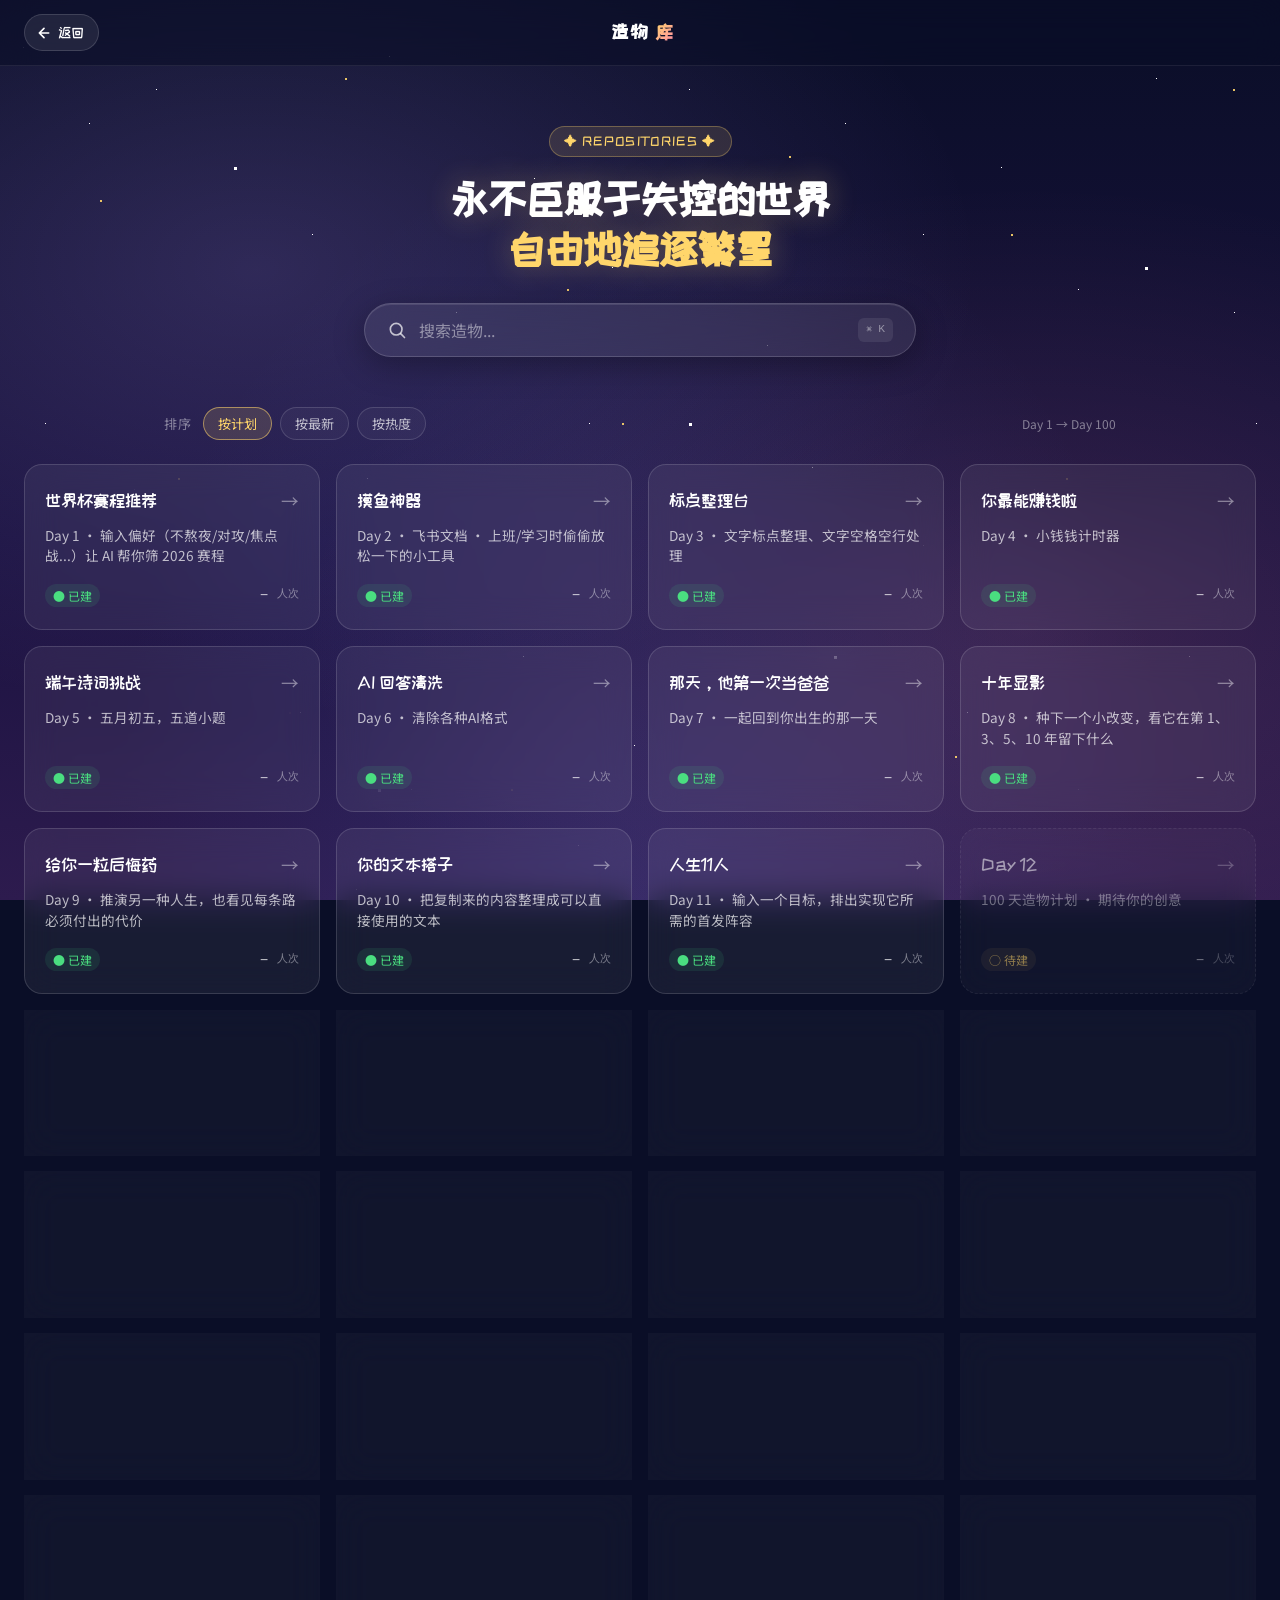
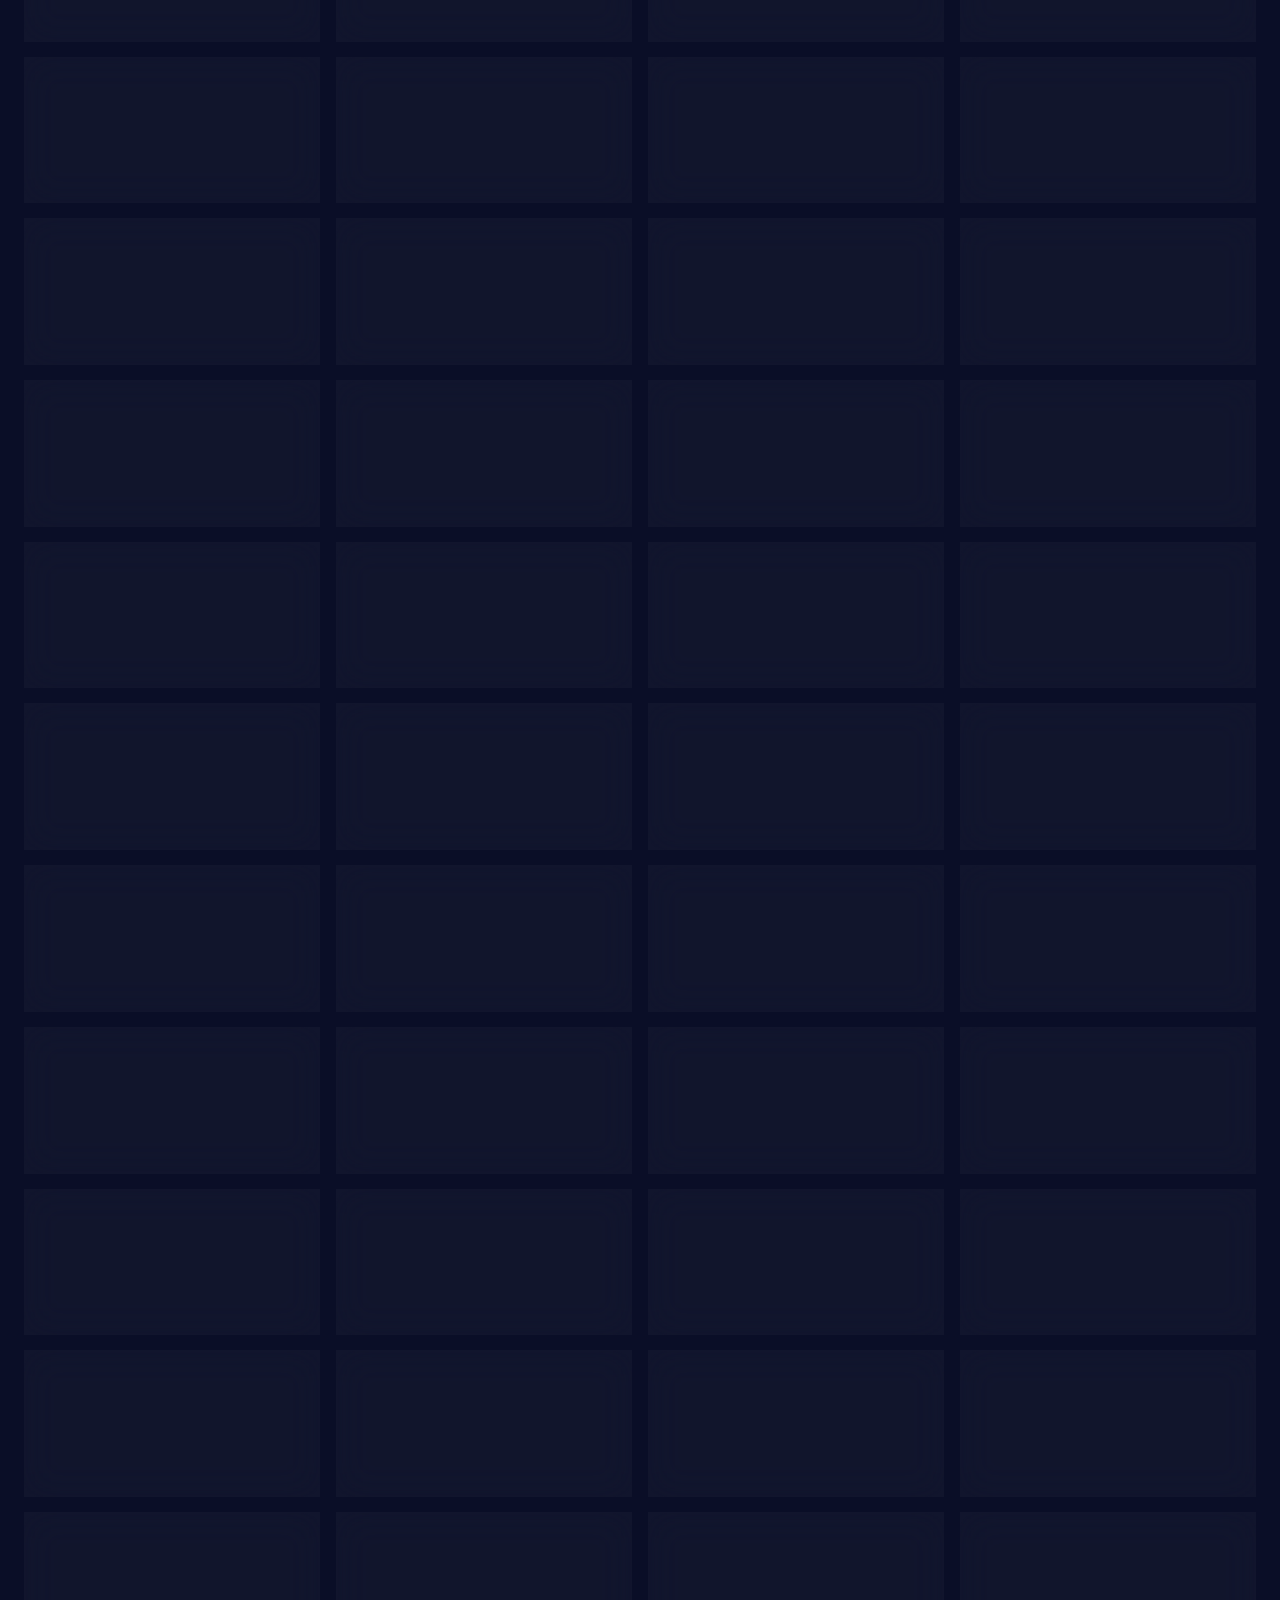
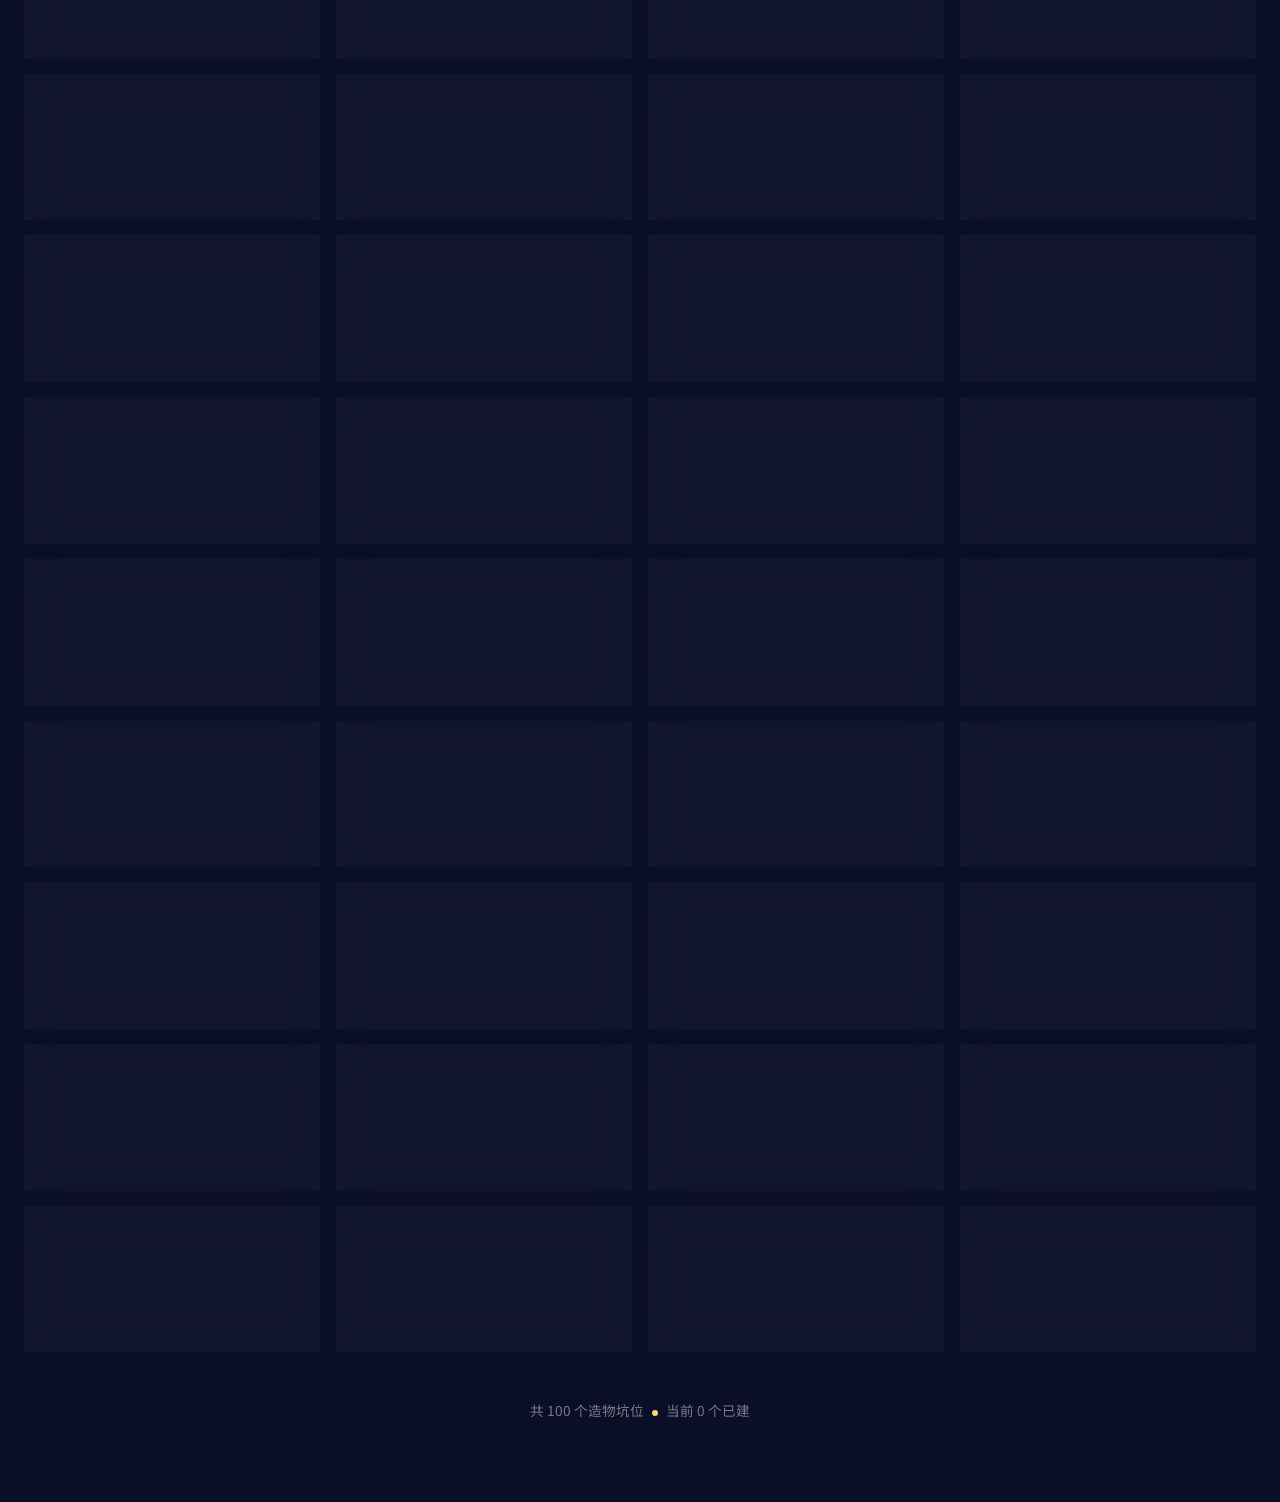
==== repositories/index.html @ c25ccad4 "Sync creationplan from production" ====
<!DOCTYPE html>
<html lang="zh-CN">
<head>
  <meta charset="UTF-8">
  <meta name="viewport" content="width=device-width, initial-scale=1.0">
  <meta http-equiv="Cache-Control" content="no-cache, no-store, must-revalidate">
  <meta http-equiv="Pragma" content="no-cache">
  <meta http-equiv="Expires" content="0">
  <title>造物库 · 粘豆包</title>
  <link rel="icon" type="image/svg+xml" href="/assets/logo.svg">
  <link rel="preconnect" href="https://fonts.googleapis.com">
  <link rel="preconnect" href="https://fonts.gstatic.com" crossorigin>
  <link href="https://fonts.googleapis.com/css2?family=ZCOOL+KuaiLe&family=Noto+Sans+SC:wght@300;400;500;700&display=swap" rel="stylesheet">
  <style>
    /* ============================================
       造物库 · 星空背景 + 大搜索框 + 项目卡片网格
       ============================================ */

    *, *::before, *::after { box-sizing: border-box; margin: 0; padding: 0; }

    :root {
      --deep-1: #0a0e27;
      --deep-2: #1a1240;
      --deep-3: #2d1b4e;
      --gold: #FFD66B;
      --pink: #FF8FA3;
      --purple: #B79DFF;
      --text: #ffffff;
      --text-soft: rgba(255, 255, 255, 0.7);
      --text-mute: rgba(255, 255, 255, 0.45);
      --glass: rgba(255, 255, 255, 0.06);
      --glass-border: rgba(255, 255, 255, 0.14);
      --glass-hover: rgba(255, 255, 255, 0.12);
    }

    html { scroll-behavior: smooth; }

    body {
      font-family: 'Noto Sans SC', -apple-system, BlinkMacSystemFont, sans-serif;
      font-size: 15px;
      line-height: 1.6;
      color: var(--text);
      background: var(--deep-1);
      min-height: 100vh;
      overflow-x: hidden;
      padding-bottom: 80px;
    }

    a { color: inherit; text-decoration: none; }
    .display { font-family: 'ZCOOL KuaiLe', cursive; letter-spacing: 0.04em; }

    /* ============================================
       星空背景：3 层视差（星云 + 大星 + 小星 + 流星）
       ============================================ */
    .starfield {
      position: fixed;
      inset: 0;
      z-index: -1;
      background:
        radial-gradient(ellipse at 20% 30%, rgba(183, 157, 255, 0.18) 0%, transparent 50%),
        radial-gradient(ellipse at 80% 70%, rgba(255, 143, 163, 0.12) 0%, transparent 50%),
        radial-gradient(ellipse at 50% 100%, rgba(91, 123, 245, 0.15) 0%, transparent 60%),
        linear-gradient(180deg, var(--deep-1) 0%, var(--deep-2) 60%, var(--deep-3) 100%);
      overflow: hidden;
    }

    /* 100+ 颗小星：box-shadow trick, 1 个元素渲染 N 颗 */
    .stars {
      position: absolute;
      top: 0; left: 0;
      width: 1px; height: 1px;
      background: transparent;
    }
    .stars-s, .stars-m, .stars-l {
      animation: twinkle 4s ease-in-out infinite;
    }
    .stars-s { box-shadow:
      23px 47px #fff, 89px 123px #fff, 156px 89px #fff, 234px 167px #fff,
      312px 234px #fff, 389px 56px #fff, 456px 312px #fff, 534px 178px #fff,
      612px 267px #fff, 689px 89px #fff, 767px 345px #fff, 845px 123px #fff,
      923px 234px #fff, 1001px 167px #fff, 1078px 289px #fff, 1156px 78px #fff,
      1234px 312px #fff, 1312px 156px #fff, 1389px 234px #fff, 1467px 67px #fff,
      1545px 289px #fff, 1623px 178px #fff, 1700px 312px #fff, 1778px 89px #fff,
      1856px 234px #fff, 1934px 156px #fff, 2011px 267px #fff, 2089px 78px #fff,
      45px 423px #fff, 134px 489px #fff, 256px 534px #fff, 367px 478px #fff,
      478px 556px #fff, 589px 423px #fff, 700px 512px #fff, 812px 467px #fff,
      923px 545px #fff, 1034px 489px #fff, 1145px 567px #fff, 1256px 423px #fff,
      1367px 534px #fff, 1478px 478px #fff, 1589px 556px #fff, 1700px 423px #fff,
      1811px 512px #fff, 1922px 467px #fff, 2033px 545px #fff, 2144px 489px #fff,
      78px 678px #fff, 189px 734px #fff, 300px 712px #fff, 411px 789px #fff,
      523px 656px #fff, 634px 745px #fff, 745px 678px #fff, 856px 756px #fff,
      967px 712px #fff, 1078px 789px #fff, 1189px 656px #fff, 1300px 745px #fff,
      1411px 678px #fff, 1522px 756px #fff, 1633px 712px #fff, 1744px 789px #fff,
      134px 856px #fff, 245px 923px #fff, 356px 889px #fff, 467px 956px #fff,
      578px 845px #fff, 689px 923px #fff, 800px 889px #fff, 911px 956px #fff;
    }
    .stars-m { width: 2px; height: 2px; box-shadow:
      100px 200px rgba(255, 214, 107, 0.9),
      345px 78px rgba(255, 214, 107, 0.9),
      567px 289px rgba(255, 214, 107, 0.9),
      789px 156px rgba(255, 214, 107, 0.9),
      1011px 234px rgba(255, 214, 107, 0.9),
      1233px 89px rgba(255, 214, 107, 0.9),
      1455px 312px rgba(255, 214, 107, 0.9),
      178px 478px rgba(255, 214, 107, 0.9),
      400px 556px rgba(255, 214, 107, 0.9),
      622px 423px rgba(255, 214, 107, 0.9),
      844px 534px rgba(255, 214, 107, 0.9),
      1066px 478px rgba(255, 214, 107, 0.9),
      1288px 567px rgba(255, 214, 107, 0.9),
      289px 712px rgba(255, 214, 107, 0.9),
      511px 789px rgba(255, 214, 107, 0.9),
      733px 678px rgba(255, 214, 107, 0.9),
      955px 756px rgba(255, 214, 107, 0.9),
      1177px 712px rgba(255, 214, 107, 0.9);
      animation-delay: -2s;
    }
    .stars-l { width: 2.5px; height: 2.5px; box-shadow:
      234px 167px #fff,
      689px 423px #fff,
      1145px 267px #fff,
      1611px 534px #fff,
      378px 789px #fff,
      834px 656px #fff;
      animation-delay: -3s;
      animation-duration: 5s;
    }
    @keyframes twinkle {
      0%, 100% { opacity: 0.3; }
      50%      { opacity: 1; }
    }

    /* 流星：1 个元素 8 秒划过一次 */
    .shooting-star {
      position: absolute;
      top: 15%;
      left: -10%;
      width: 120px;
      height: 1px;
      background: linear-gradient(90deg, transparent, #fff, transparent);
      border-radius: 999px;
      filter: drop-shadow(0 0 4px #fff);
      transform: rotate(15deg);
      animation: shoot 8s linear infinite;
      animation-delay: 2s;
      opacity: 0;
    }
    .shooting-star::before {
      content: '';
      position: absolute;
      right: 0; top: -1px;
      width: 4px; height: 4px;
      background: #fff;
      border-radius: 50%;
      box-shadow: 0 0 8px 2px rgba(255, 255, 255, 0.8);
    }
    .shooting-star.s2 {
      top: 45%;
      animation-delay: 6s;
      animation-duration: 10s;
    }
    @keyframes shoot {
      0%   { transform: translateX(0) translateY(0) rotate(15deg); opacity: 0; }
      5%   { opacity: 1; }
      20%  { transform: translateX(120vw) translateY(30vh) rotate(15deg); opacity: 0; }
      100% { transform: translateX(120vw) translateY(30vh) rotate(15deg); opacity: 0; }
    }

    /* ============================================
       顶部导航
       ============================================ */
    .topbar {
      position: sticky;
      top: 0;
      z-index: 100;
      display: flex;
      align-items: center;
      justify-content: space-between;
      gap: 16px;
      padding: 14px 24px;
      background: rgba(10, 14, 39, 0.55);
      backdrop-filter: blur(16px);
      -webkit-backdrop-filter: blur(16px);
      border-bottom: 1px solid rgba(255, 255, 255, 0.08);
    }
    .back-home {
      display: flex;
      align-items: center;
      gap: 6px;
      padding: 6px 14px 6px 11px;
      background: rgba(255, 255, 255, 0.08);
      border: 1px solid rgba(255, 255, 255, 0.14);
      border-radius: 999px;
      color: var(--text);
      font-family: 'ZCOOL KuaiLe', cursive;
      font-size: 0.9rem;
      transition: all 0.2s;
    }
    .back-home:hover {
      background: rgba(255, 255, 255, 0.15);
      transform: translateX(-2px);
      color: var(--gold);
    }
    .back-home svg {
      width: 16px; height: 16px;
      stroke: currentColor; fill: none;
      stroke-width: 2.5; stroke-linecap: round; stroke-linejoin: round;
    }
    .topbar-title {
      flex: 1;
      text-align: center;
      font-family: 'ZCOOL KuaiLe', cursive;
      font-size: 1.2rem;
      letter-spacing: 0.05em;
    }
    .topbar-title .accent {
      background: linear-gradient(135deg, var(--gold) 0%, var(--pink) 100%);
      -webkit-background-clip: text; background-clip: text; -webkit-text-fill-color: transparent;
    }
    .topbar-placeholder {
      width: 70px;
    }

    /* ============================================
       头部区
       ============================================ */
    .hero {
      max-width: 800px;
      margin: 60px auto 28px;
      padding: 0 24px;
      text-align: center;
    }
    .hero-tag {
      display: inline-block;
      padding: 4px 14px;
      background: rgba(255, 214, 107, 0.12);
      border: 1px solid rgba(255, 214, 107, 0.3);
      color: var(--gold);
      font-family: 'ZCOOL KuaiLe', cursive;
      font-size: 0.82rem;
      border-radius: 999px;
      margin-bottom: 18px;
      letter-spacing: 0.1em;
    }
    .hero-title {
      font-family: 'ZCOOL KuaiLe', cursive;
      font-size: 2.6rem;
      color: var(--text);
      margin-bottom: 12px;
      line-height: 1.2;
      text-shadow: 0 0 30px rgba(255, 214, 107, 0.3);
    }
    .hero-title .gold { color: var(--gold); }
    .hero-sub {
      color: var(--text-soft);
      font-size: 1rem;
      letter-spacing: 0.05em;
    }
    .hero-sub .sparkle {
      color: var(--gold);
      display: inline-block;
      animation: sparkle 2s ease-in-out infinite;
    }
    @keyframes sparkle {
      0%, 100% { opacity: 0.5; transform: scale(1); }
      50%      { opacity: 1; transform: scale(1.3); }
    }

    /* ============================================
       搜索框
       ============================================ */
    .search-wrap {
      max-width: 600px;
      margin: 0 auto 50px;
      padding: 0 24px;
    }
    .search-box {
      display: flex;
      align-items: center;
      gap: 12px;
      padding: 14px 22px;
      background: rgba(255, 255, 255, 0.08);
      border: 1px solid rgba(255, 255, 255, 0.16);
      border-radius: 999px;
      backdrop-filter: blur(20px);
      -webkit-backdrop-filter: blur(20px);
      box-shadow: 0 8px 32px rgba(0, 0, 0, 0.3),
                  inset 0 1px 0 rgba(255, 255, 255, 0.1);
      transition: all 0.3s;
    }
    .search-box:focus-within {
      background: rgba(255, 255, 255, 0.12);
      border-color: rgba(255, 214, 107, 0.5);
      box-shadow: 0 8px 32px rgba(0, 0, 0, 0.3),
                  0 0 0 4px rgba(255, 214, 107, 0.15),
                  inset 0 1px 0 rgba(255, 255, 255, 0.1);
    }
    .search-box svg {
      width: 20px; height: 20px;
      stroke: var(--text-soft); fill: none;
      stroke-width: 2; stroke-linecap: round; stroke-linejoin: round;
      flex-shrink: 0;
    }
    .search-box:focus-within svg { stroke: var(--gold); }
    .search-box input {
      flex: 1;
      background: transparent;
      border: none;
      outline: none;
      color: var(--text);
      font-family: 'Noto Sans SC', sans-serif;
      font-size: 1rem;
    }
    .search-box input::placeholder {
      color: var(--text-mute);
    }
    .search-box .search-shortcut {
      display: flex;
      align-items: center;
      gap: 4px;
      padding: 3px 8px;
      background: rgba(255, 255, 255, 0.08);
      border-radius: 6px;
      color: var(--text-mute);
      font-family: -apple-system, BlinkMacSystemFont, monospace;
      font-size: 0.7rem;
    }

    /* ============================================
       排序栏（搜索框和卡片之间）
       ============================================ */
    .sort-wrap {
      max-width: 1000px;
      margin: 0 auto 24px;
      padding: 0 24px;
      display: flex;
      align-items: center;
      gap: 8px;
      flex-wrap: wrap;
    }
    .sort-label {
      color: var(--text-mute);
      font-size: 0.82rem;
      letter-spacing: 0.05em;
      margin-right: 4px;
    }
    .sort-btn {
      padding: 6px 14px;
      background: rgba(255, 255, 255, 0.04);
      border: 1px solid var(--glass-border);
      border-radius: 999px;
      color: var(--text-soft);
      font-size: 0.82rem;
      font-family: inherit;
      cursor: pointer;
      transition: all 0.2s;
    }
    .sort-btn:hover {
      background: rgba(255, 255, 255, 0.08);
      color: var(--text);
      border-color: rgba(255, 214, 107, 0.3);
    }
    .sort-btn.active {
      background: rgba(255, 214, 107, 0.14);
      border-color: rgba(255, 214, 107, 0.55);
      color: var(--gold);
    }
    .sort-hint {
      margin-left: auto;
      color: var(--text-mute);
      font-size: 0.75rem;
    }

    /* ============================================
       项目卡片网格
       ============================================ */
    .grid {
      max-width: 1280px;
      margin: 0 auto;
      padding: 0 24px;
      display: grid;
      grid-template-columns: repeat(4, 1fr);
      gap: 16px;
    }

    .repo-card {
      position: relative;
      display: flex;
      flex-direction: column;
      gap: 10px;
      padding: 22px 20px;
      background: var(--glass);
      border: 1px solid var(--glass-border);
      border-radius: 18px;
      backdrop-filter: blur(16px);
      -webkit-backdrop-filter: blur(16px);
      color: var(--text);
      transition: all 0.25s;
      overflow: hidden;
    }
    .repo-card::before {
      content: '';
      position: absolute;
      top: 0; left: 0; right: 0;
      height: 1px;
      background: linear-gradient(90deg, transparent, rgba(255, 214, 107, 0.4), transparent);
      opacity: 0;
      transition: opacity 0.25s;
    }
    .repo-card:hover {
      background: var(--glass-hover);
      border-color: rgba(255, 214, 107, 0.4);
      transform: translateY(-4px);
      box-shadow: 0 16px 40px rgba(91, 123, 245, 0.2);
    }
    .repo-card:hover::before { opacity: 1; }
    .repo-card.is-placeholder {
      opacity: 0.55;
      border-style: dashed;
    }
    .repo-card.is-placeholder:hover {
      opacity: 0.85;
    }

    .card-head {
      display: flex;
      align-items: center;
      gap: 12px;
    }
    .card-icon {
      font-size: 1.6rem;
      line-height: 1;
      width: 40px; height: 40px;
      display: flex; align-items: center; justify-content: center;
      background: rgba(255, 255, 255, 0.08);
      border-radius: 12px;
      flex-shrink: 0;
    }
    .card-title {
      font-family: 'ZCOOL KuaiLe', cursive;
      font-size: 1.1rem;
      color: var(--text);
      flex: 1;
      line-height: 1.3;
    }
    .card-arrow {
      color: var(--text-mute);
      font-size: 1.1rem;
      transition: all 0.25s;
      margin-left: auto;
    }
    .repo-card:hover .card-arrow {
      color: var(--gold);
      transform: translateX(2px);
    }
    .card-desc {
      color: var(--text-soft);
      font-size: 0.85rem;
      line-height: 1.5;
    }
    .card-meta {
      display: flex;
      align-items: center;
      gap: 8px;
      margin-top: auto;
      padding-top: 8px;
      color: var(--text-mute);
      font-size: 0.75rem;
    }
    .card-meta .tag {
      padding: 2px 8px;
      background: rgba(255, 255, 255, 0.06);
      border-radius: 999px;
    }
    .card-meta .tag.live { color: #4ADE80; background: rgba(74, 222, 128, 0.1); }
    .card-meta .tag.draft { color: var(--gold); background: rgba(255, 214, 107, 0.1); }
    .card-meta .tag.pending { color: #60A5FA; background: rgba(96, 165, 250, 0.12); }
    .card-usage {
      margin-left: auto;
      color: var(--text-mute);
      font-family: -apple-system, BlinkMacSystemFont, monospace;
      font-size: 0.7rem;
      letter-spacing: 0.02em;
      white-space: nowrap;
    }
    .card-usage strong {
      color: var(--text-soft);
      font-weight: 600;
      margin-right: 2px;
    }

    /* ============================================
       底部
       ============================================ */
    .footer-note {
      max-width: 600px;
      margin: 48px auto 0;
      padding: 0 24px;
      text-align: center;
      color: var(--text-mute);
      font-size: 0.85rem;
    }
    .footer-note .dot {
      display: inline-block;
      width: 6px; height: 6px;
      background: var(--gold);
      border-radius: 50%;
      margin: 0 8px;
      animation: pulse-dot 2s ease-in-out infinite;
    }
    @keyframes pulse-dot {
      0%, 100% { opacity: 0.4; transform: scale(0.9); }
      50%      { opacity: 1; transform: scale(1.1); }
    }

    /* ============================================
       响应式
       ============================================ */
    @media (max-width: 1100px) {
      .grid { grid-template-columns: repeat(3, 1fr); }
    }
    @media (max-width: 900px) {
      .grid { grid-template-columns: repeat(2, 1fr); }
      .sort-hint { display: none; }
    }
    @media (max-width: 600px) {
      .topbar { padding: 10px 14px; }
      .topbar-title { font-size: 1rem; }
      .back-home { padding: 4px 10px 4px 8px; font-size: 0.78rem; }
      .back-home svg { width: 14px; height: 14px; }
      .topbar-placeholder { width: 50px; }

      .hero { margin: 36px auto 20px; padding: 0 16px; }
      .hero-title { font-size: 2rem; }
      .hero-sub { font-size: 0.9rem; }

      .search-wrap { margin-bottom: 16px; padding: 0 14px; }
      .search-box { padding: 12px 18px; }
      .search-box input { font-size: 0.95rem; }
      .search-box .search-shortcut { display: none; }

      .sort-wrap { margin-bottom: 16px; padding: 0 14px; }
      .sort-btn { padding: 6px 12px; font-size: 0.78rem; }

      .grid { grid-template-columns: 1fr; gap: 14px; padding: 0 14px; }
      .repo-card { padding: 18px 16px; }
    }
  </style>
</head>
<body>

  <!-- 星空背景 -->
  <div class="starfield" aria-hidden="true">
    <div class="stars stars-s"></div>
    <div class="stars stars-m"></div>
    <div class="stars stars-l"></div>
    <div class="shooting-star"></div>
    <div class="shooting-star s2"></div>
  </div>

  <!-- 顶部导航 -->
  <nav class="topbar">
    <a href="/creationplan/" class="back-home" aria-label="返回造物计划">
      <svg viewBox="0 0 24 24"><path d="M19 12H5M12 19l-7-7 7-7"/></svg>
      <span>返回</span>
    </a>
    <h1 class="topbar-title">造物 <span class="accent">库</span></h1>
    <div class="topbar-placeholder"></div>
  </nav>

  <!-- 头部 -->
  <section class="hero">
    <span class="hero-tag">✦ REPOSITORIES ✦</span>
    <h2 class="hero-title">永不臣服于失控的世界<br><span class="gold">自由地追逐繁星</span></h2>
  </section>

  <!-- 搜索框 -->
  <div class="search-wrap">
    <label class="search-box" for="searchInput">
      <svg viewBox="0 0 24 24"><circle cx="11" cy="11" r="7"/><path d="M21 21l-4.3-4.3"/></svg>
      <input type="text" id="searchInput" placeholder="搜索造物..." autocomplete="off" spellcheck="false">
      <span class="search-shortcut">⌘ K</span>
    </label>
  </div>

  <!-- 排序栏 -->
  <div class="sort-wrap">
    <span class="sort-label">排序</span>
    <button class="sort-btn active" data-sort="plan" type="button">按计划</button>
    <button class="sort-btn" data-sort="latest" type="button">按最新</button>
    <button class="sort-btn" data-sort="hot" type="button">按热度</button>
    <span class="sort-hint" id="sortHint">Day 1 → Day 100</span>
  </div>

  <!-- 项目网格（JS 生成 100 个卡片） -->
  <main class="grid" id="grid"></main>

  <!-- 底部 -->
  <p class="footer-note">
    共 100 个造物坑位<span class="dot"></span>当前 <span id="builtCount">0</span> 个已建
  </p>

  <script>
    // ============================================
    // 100 天造物库 · 卡片生成 + 排序 + 搜索 + 访问统计
    // ============================================

    // 真实项目配置（其他 97 天都是占位）
    const REAL_PROJECTS = {
      1: {
        title: '世界杯赛程推荐',
        desc: '输入偏好（不熬夜/对攻/焦点战...）让 AI 帮你筛 2026 赛程',
        status: 'live', // ● 已建
        href: '/creationplan/repositories/worldcup2026/'
      },
      2: {
        title: '摸鱼神器',
        desc: '飞书文档 · 上班/学习时偷偷放松一下的小工具',
        status: 'live', // ● 已建
        href: '/creationplan/api/go?day=2&u=' + encodeURIComponent('https://wcn80tpe0889.feishu.cn/wiki/Z3KFwDGegiqB0Lk7hpycpzscnng')
      },
      3: {
        title: '标点整理台',
        desc: '文字标点整理、文字空格空行处理',
        status: 'live', // ● 已建
        href: '/creationplan/repositories/wordgood/'
      },
      4: {
        title: '你最能赚钱啦',
        desc: '小钱钱计时器',
        status: 'live', // ● 已建
        href: '/creationplan/repositories/yourmoney/'
      },
      5: {
        title: '端午诗词挑战',
        desc: '五月初五，五道小题',
        status: 'live', // ● 已建
        href: '/creationplan/repositories/duanwuguoxue/'
      },
      6: {
        title: 'AI 回答清洗',
        desc: '清除各种AI格式',
        status: 'live', // ● 已建
        href: '/creationplan/repositories/aiclean/'
      },
      7: {
        title: '那天，他第一次当爸爸',
        desc: '一起回到你出生的那一天',
        status: 'live', // ● 已建
        href: '/creationplan/repositories/myfather/'
      },
      8: {
        title: '十年显影',
        desc: '种下一个小改变，看它在第 1、3、5、10 年留下什么',
        status: 'live', // ● 已建
        href: '/creationplan/repositories/tenyears/'
      },
      9: {
        title: '给你一粒后悔药',
        desc: '推演另一种人生，也看见每条路必须付出的代价',
        status: 'live', // ● 已建
        href: '/creationplan/repositories/regretpill/'
      },
      10: {
        title: '你的文本搭子',
        desc: '把复制来的内容整理成可以直接使用的文本',
        status: 'live', // ● 已建
        href: '/creationplan/api/go?day=10&u=' + encodeURIComponent('https://im-niandoubao.com/fixflow/word/')
      },
      11: {
        title: '人生11人',
        desc: '输入一个目标，排出实现它所需的首发阵容',
        status: 'live', // ● 已建
        href: '/creationplan/repositories/life11/'
      }
    };

    const STATUS_META = {
      live:    { label: '● 已建',   cls: 'live' },
      pending: { label: '◐ 待上线', cls: 'pending' },
      draft:   { label: '○ 待建',   cls: 'draft' }
    };

    // 数字格式化：1234 → "1.2k"，避免卡片上数字太长
    function formatCount(n) {
      if (n < 1000) return String(n);
      if (n < 10000) return (n / 1000).toFixed(1).replace(/\.0$/, '') + 'k';
      return Math.round(n / 1000) + 'k';
    }

    // 生成 100 个卡片 DOM（默认按计划排序：day 1 → 100）
    function buildCards() {
      const grid = document.getElementById('grid');
      const frag = document.createDocumentFragment();
      for (let day = 1; day <= 100; day++) {
        const real = REAL_PROJECTS[day];
        const isPlaceholder = !real;
        const title = real ? real.title : ('Day ' + day);
        const desc = real ? ('Day ' + day + ' · ' + real.desc) : '100 天造物计划 · 期待你的创意';
        const status = real ? real.status : 'draft';
        const href = real && real.href ? real.href : '#';

        const a = document.createElement('a');
        a.className = 'repo-card' + (isPlaceholder || !real.href ? ' is-placeholder' : '');
        a.setAttribute('data-day', String(day));
        a.setAttribute('data-status', status);
        a.setAttribute('data-count', '0');
        a.setAttribute('data-last', '');
        a.setAttribute('target', '_blank');
        a.setAttribute('rel', 'noopener noreferrer');
        if (!real || !real.href) {
          a.setAttribute('href', '#');
          a.setAttribute('onclick', 'return false;');
        } else {
          a.setAttribute('href', real.href);
        }

        const head = document.createElement('div');
        head.className = 'card-head';
        const t = document.createElement('div');
        t.className = 'card-title';
        t.textContent = title;
        const arrow = document.createElement('div');
        arrow.className = 'card-arrow';
        arrow.textContent = '→';
        head.appendChild(t);
        head.appendChild(arrow);

        const d = document.createElement('div');
        d.className = 'card-desc';
        d.textContent = desc;

        const meta = document.createElement('div');
        meta.className = 'card-meta';
        const meta_tag = STATUS_META[status];
        const tag = document.createElement('span');
        tag.className = 'tag ' + meta_tag.cls;
        tag.textContent = meta_tag.label;
        const usage = document.createElement('span');
        usage.className = 'card-usage';
        usage.innerHTML = '<strong>—</strong> 人次';
        meta.appendChild(tag);
        meta.appendChild(usage);

        a.appendChild(head);
        a.appendChild(d);
        a.appendChild(meta);
        frag.appendChild(a);
      }
      grid.appendChild(frag);
    }

    // 拉取访问统计并更新每张卡片
    function fetchAndPaintUsage() {
      fetch('/creationplan/api/visit-stats', { cache: 'no-store' })
        .then((r) => r.ok ? r.json() : null)
        .then((data) => {
          if (!data || !data.visits) return;
          const cards = document.querySelectorAll('.repo-card');
          cards.forEach((c) => {
            const day = c.getAttribute('data-day');
            const v = data.visits[day];
            if (!v) return;
            c.setAttribute('data-count', String(v.count || 0));
            if (v.last) c.setAttribute('data-last', v.last);
            const usage = c.querySelector('.card-usage');
            if (usage) usage.innerHTML = '<strong>' + formatCount(v.count || 0) + '</strong> 人次';
          });
          // 已建数量统计（status=live 的卡片数）
          const built = document.querySelectorAll('.repo-card[data-status="live"]').length;
          const builtEl = document.getElementById('builtCount');
          if (builtEl) builtEl.textContent = String(built);
          // 当前排序若依赖动态数据，重排一次
          applySort(currentSort);
        })
        .catch(() => { /* 静默失败，usage 保持 "—" */ });
    }

    // 排序：按计划 / 按最新 / 按热度
    let currentSort = 'plan';
    function applySort(mode) {
      currentSort = mode;
      const grid = document.getElementById('grid');
      const cards = Array.from(grid.querySelectorAll('.repo-card'));
      cards.sort((a, b) => {
        if (mode === 'plan') {
          return Number(a.getAttribute('data-day')) - Number(b.getAttribute('data-day'));
        }
        if (mode === 'latest') {
          // 按最新：已上线的（status=live）按 Day 倒序在前；未上线的（pending/draft）按 Day 升序垫底
          const liveA = a.getAttribute('data-status') === 'live';
          const liveB = b.getAttribute('data-status') === 'live';
          const dayA = Number(a.getAttribute('data-day'));
          const dayB = Number(b.getAttribute('data-day'));
          if (liveA && !liveB) return -1;
          if (!liveA && liveB) return 1;
          if (liveA) return dayB - dayA;   // 都已上线 → Day 倒序
          return dayA - dayB;              // 都未上线 → Day 升序
        }
        if (mode === 'hot') {
          const ca = Number(a.getAttribute('data-count') || 0);
          const cb = Number(b.getAttribute('data-count') || 0);
          if (ca === cb) return Number(a.getAttribute('data-day')) - Number(b.getAttribute('data-day'));
          return cb - ca;
        }
        return 0;
      });
      const frag = document.createDocumentFragment();
      cards.forEach((c) => frag.appendChild(c));
      grid.appendChild(frag);
      // 更新 hint
      const hint = document.getElementById('sortHint');
      if (hint) {
        if (mode === 'plan') hint.textContent = 'Day 1 → Day 100';
        else if (mode === 'latest') hint.textContent = '已上线按 Day 倒序 · 未上线置底';
        else hint.textContent = '访问次数从高到低';
      }
      // 排序后重新应用搜索过滤（display:none 不影响顺序，但保险起见重跑）
      applySearchFilter();
    }

    // 搜索（保持与原版一致：title + desc 文本包含查询词则显示）
    function applySearchFilter() {
      const input = document.getElementById('searchInput');
      if (!input) return;
      const q = input.value.trim().toLowerCase();
      document.querySelectorAll('.repo-card').forEach((c) => {
        if (!q) { c.style.display = ''; return; }
        c.style.display = c.textContent.toLowerCase().includes(q) ? '' : 'none';
      });
    }

    // 启动
    (function init() {
      buildCards();
      applySort('plan');
      fetchAndPaintUsage();

      const input = document.getElementById('searchInput');
      if (input) input.addEventListener('input', applySearchFilter);

      document.querySelectorAll('.sort-btn').forEach((btn) => {
        btn.addEventListener('click', () => {
          document.querySelectorAll('.sort-btn').forEach((b) => b.classList.remove('active'));
          btn.classList.add('active');
          applySort(btn.getAttribute('data-sort'));
        });
      });
    })();
  </script>
</body>
</html>
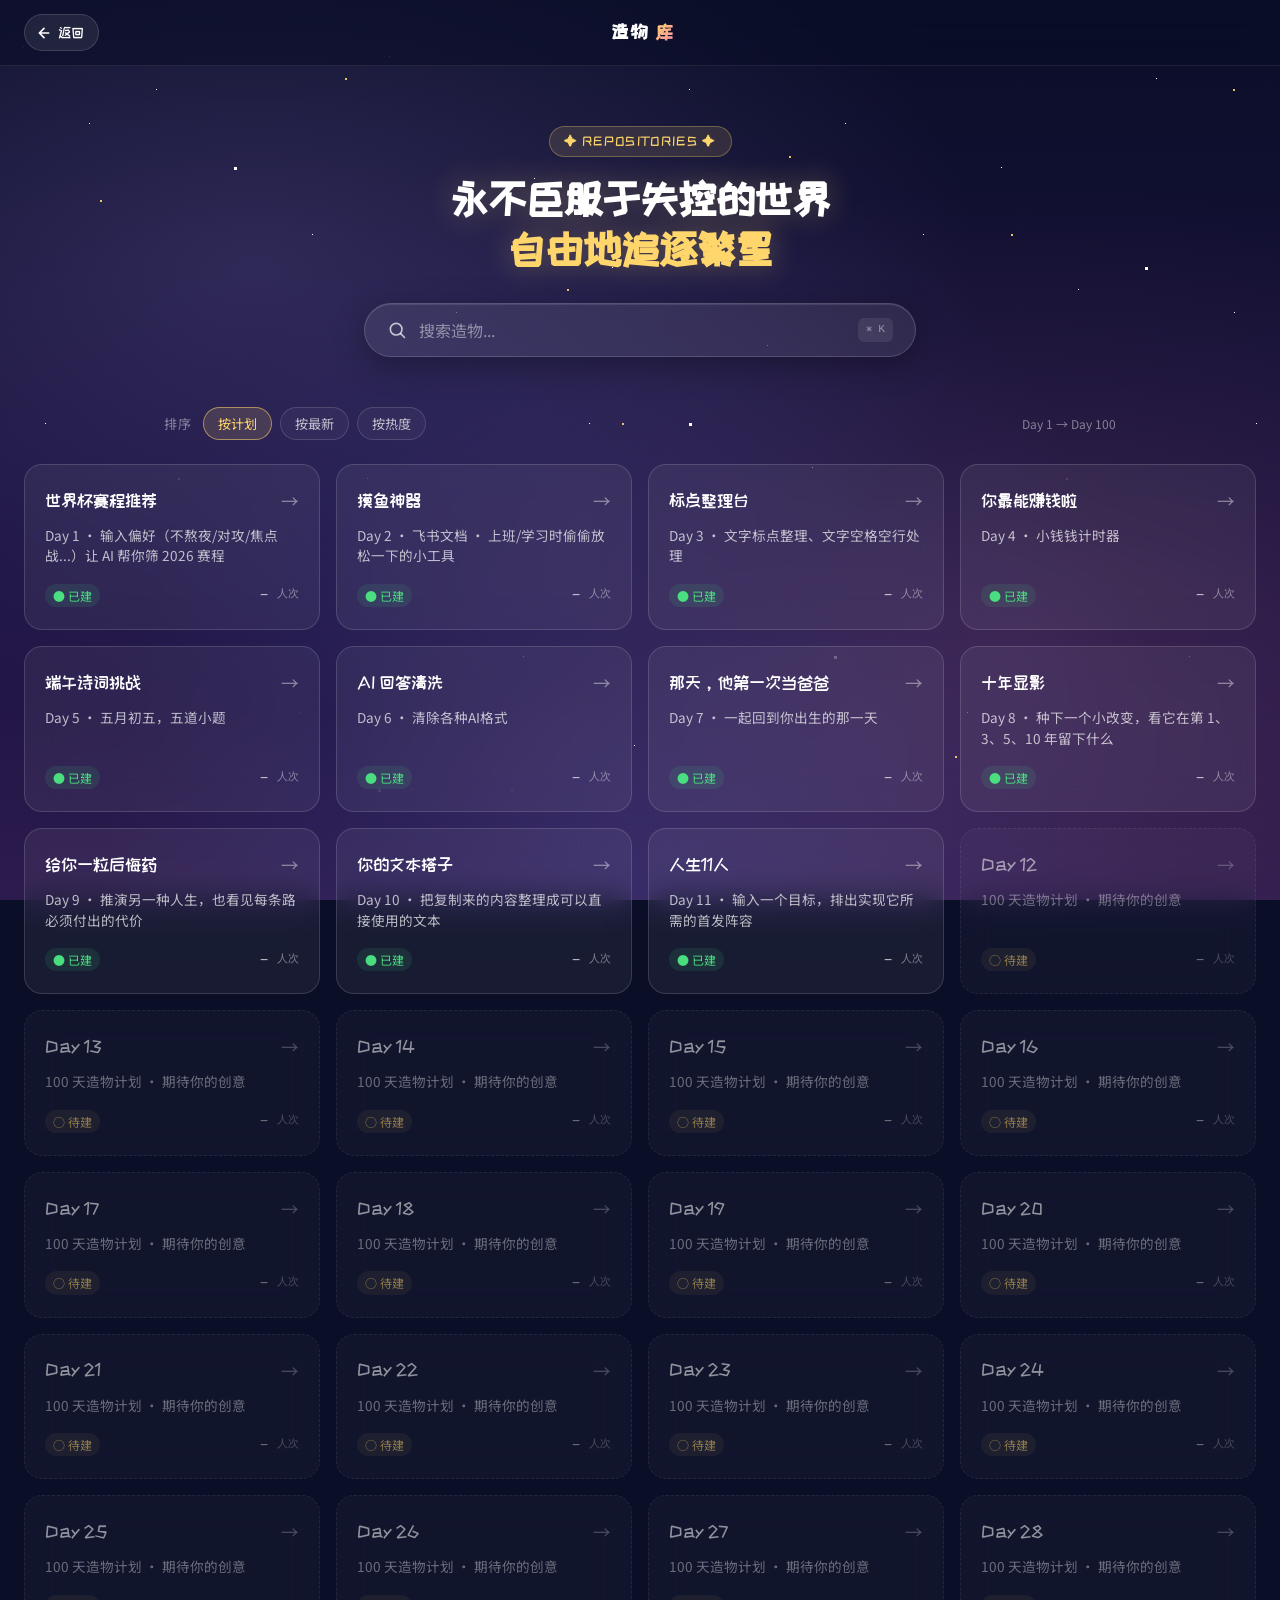
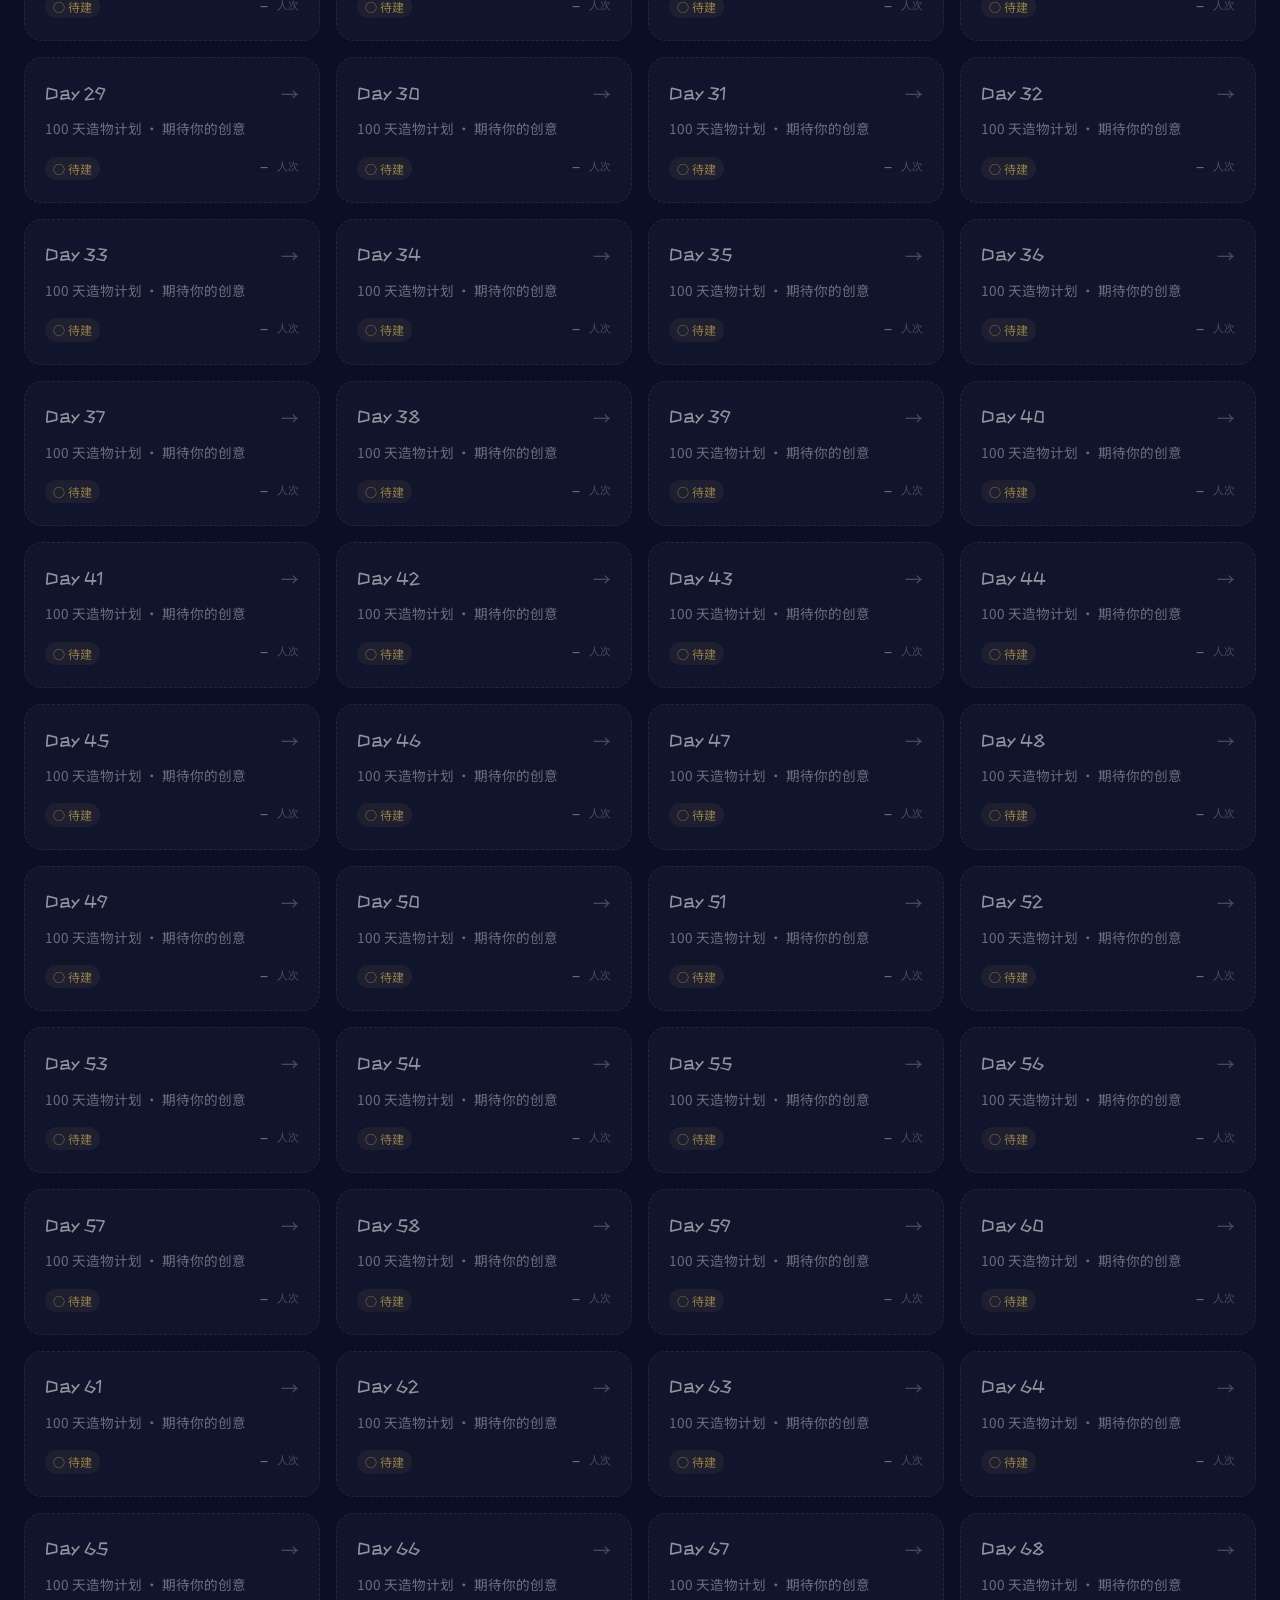
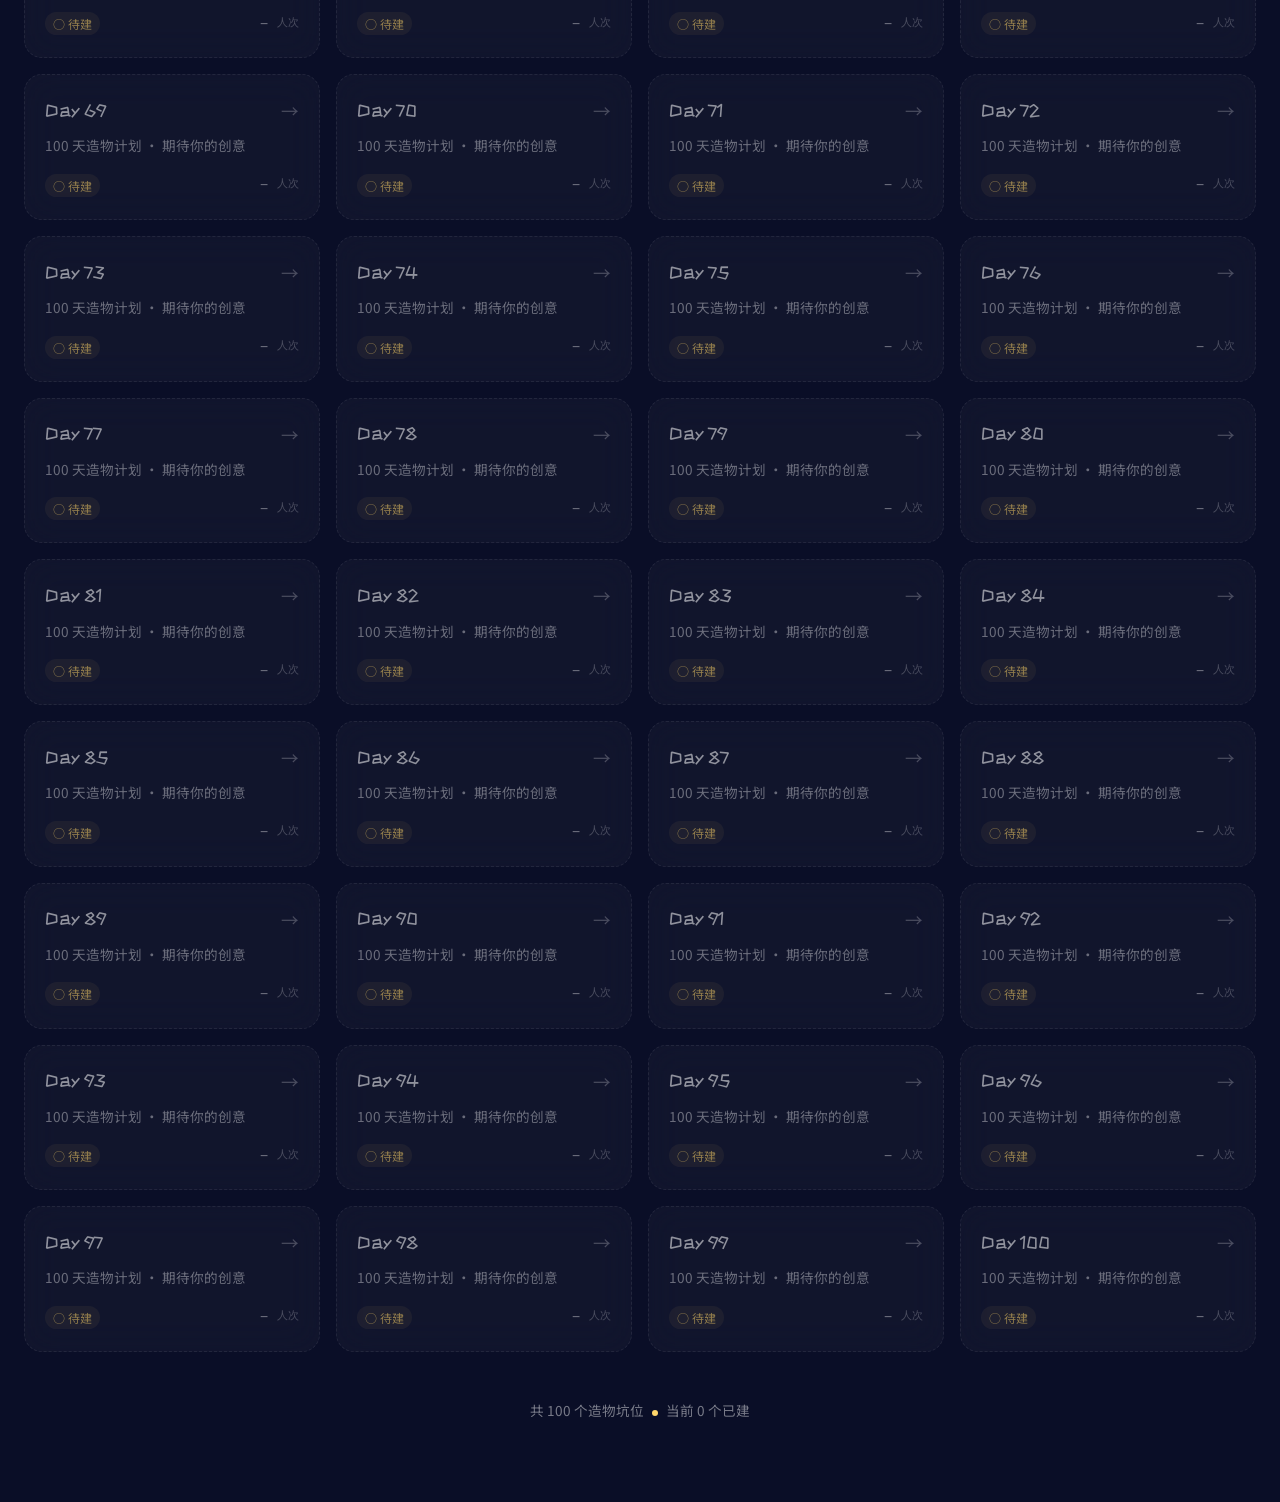
==== commit b279db78: "docs: identify historical works and update FixFlow link" ====
--- a/repositories/index.html
+++ b/repositories/index.html
@@ -665,7 +665,7 @@
         title: '你的文本搭子',
         desc: '把复制来的内容整理成可以直接使用的文本',
         status: 'live', // ● 已建
-        href: '/creationplan/api/go?day=10&u=' + encodeURIComponent('https://im-niandoubao.com/fixflow/word/')
+        href: '/creationplan/api/go?day=10&u=' + encodeURIComponent('https://loop-lulu.com/fixflow/word/')
       },
       11: {
         title: '人生11人',
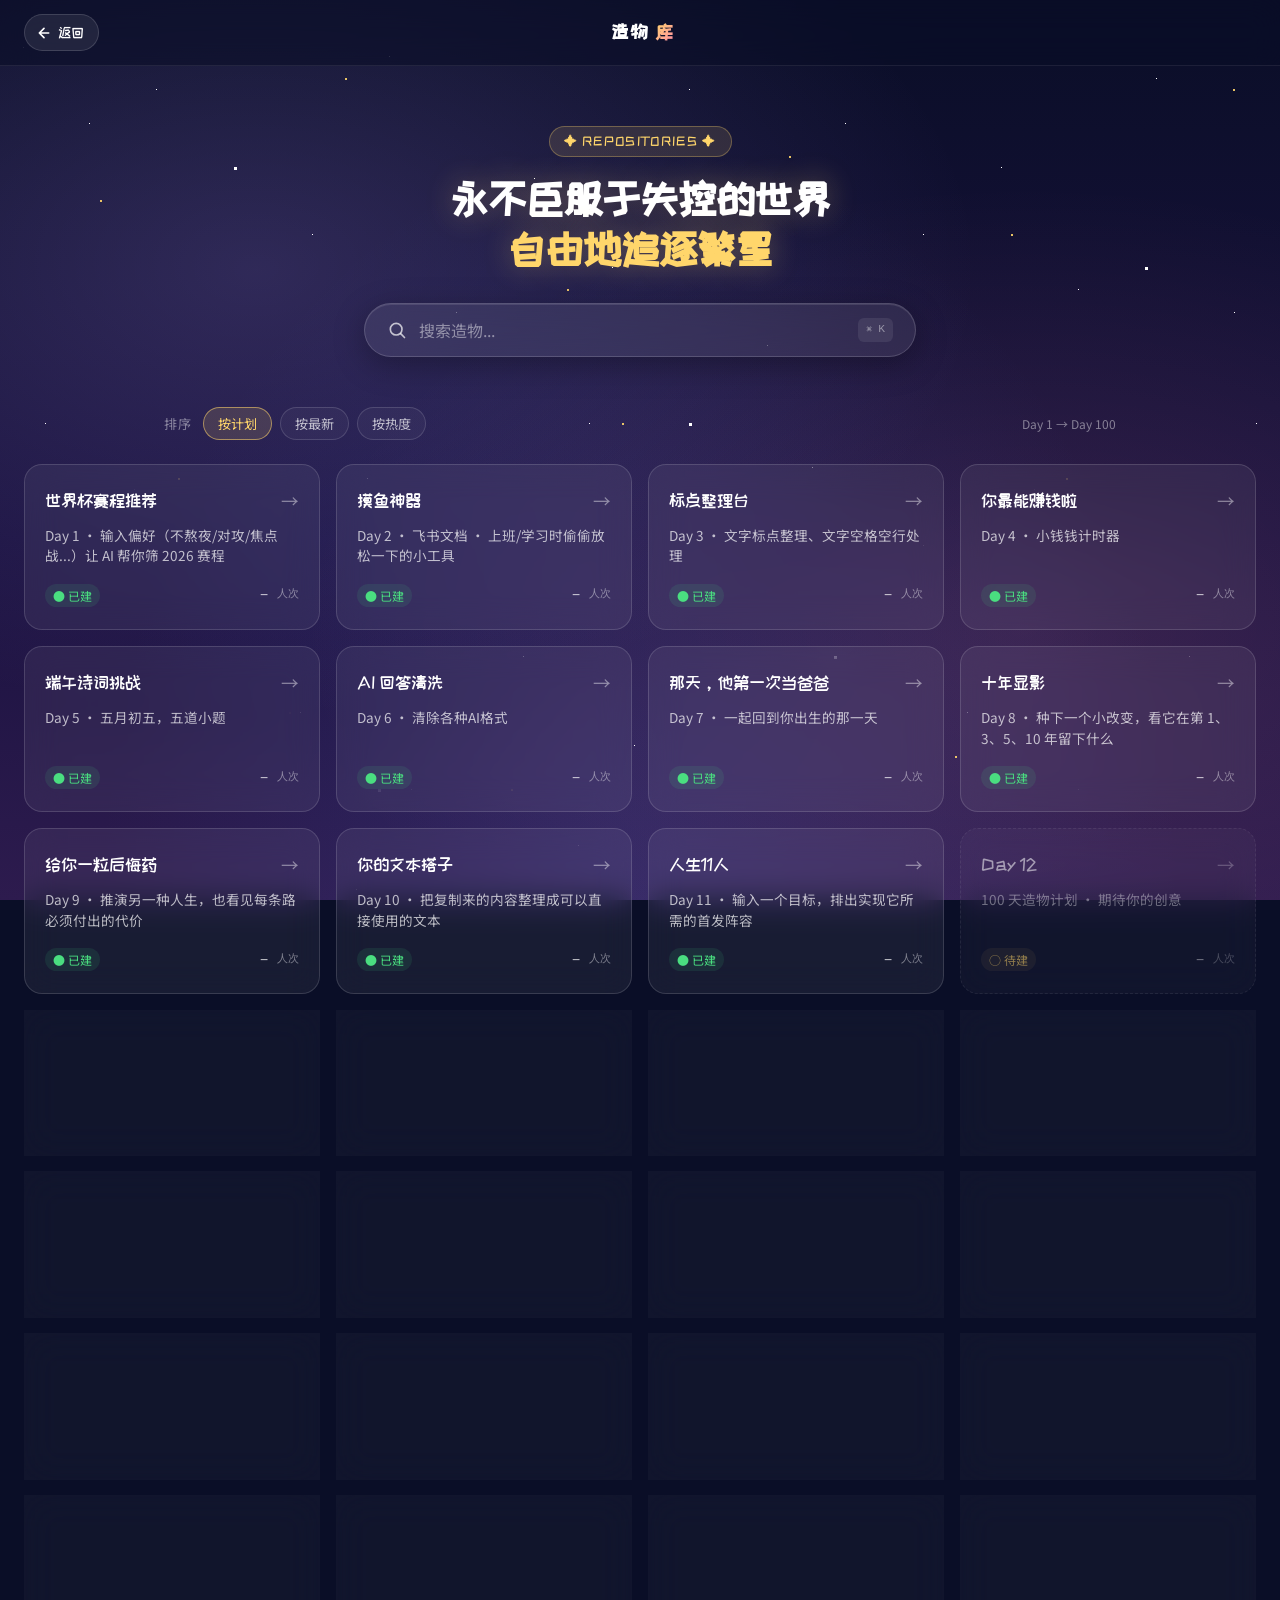
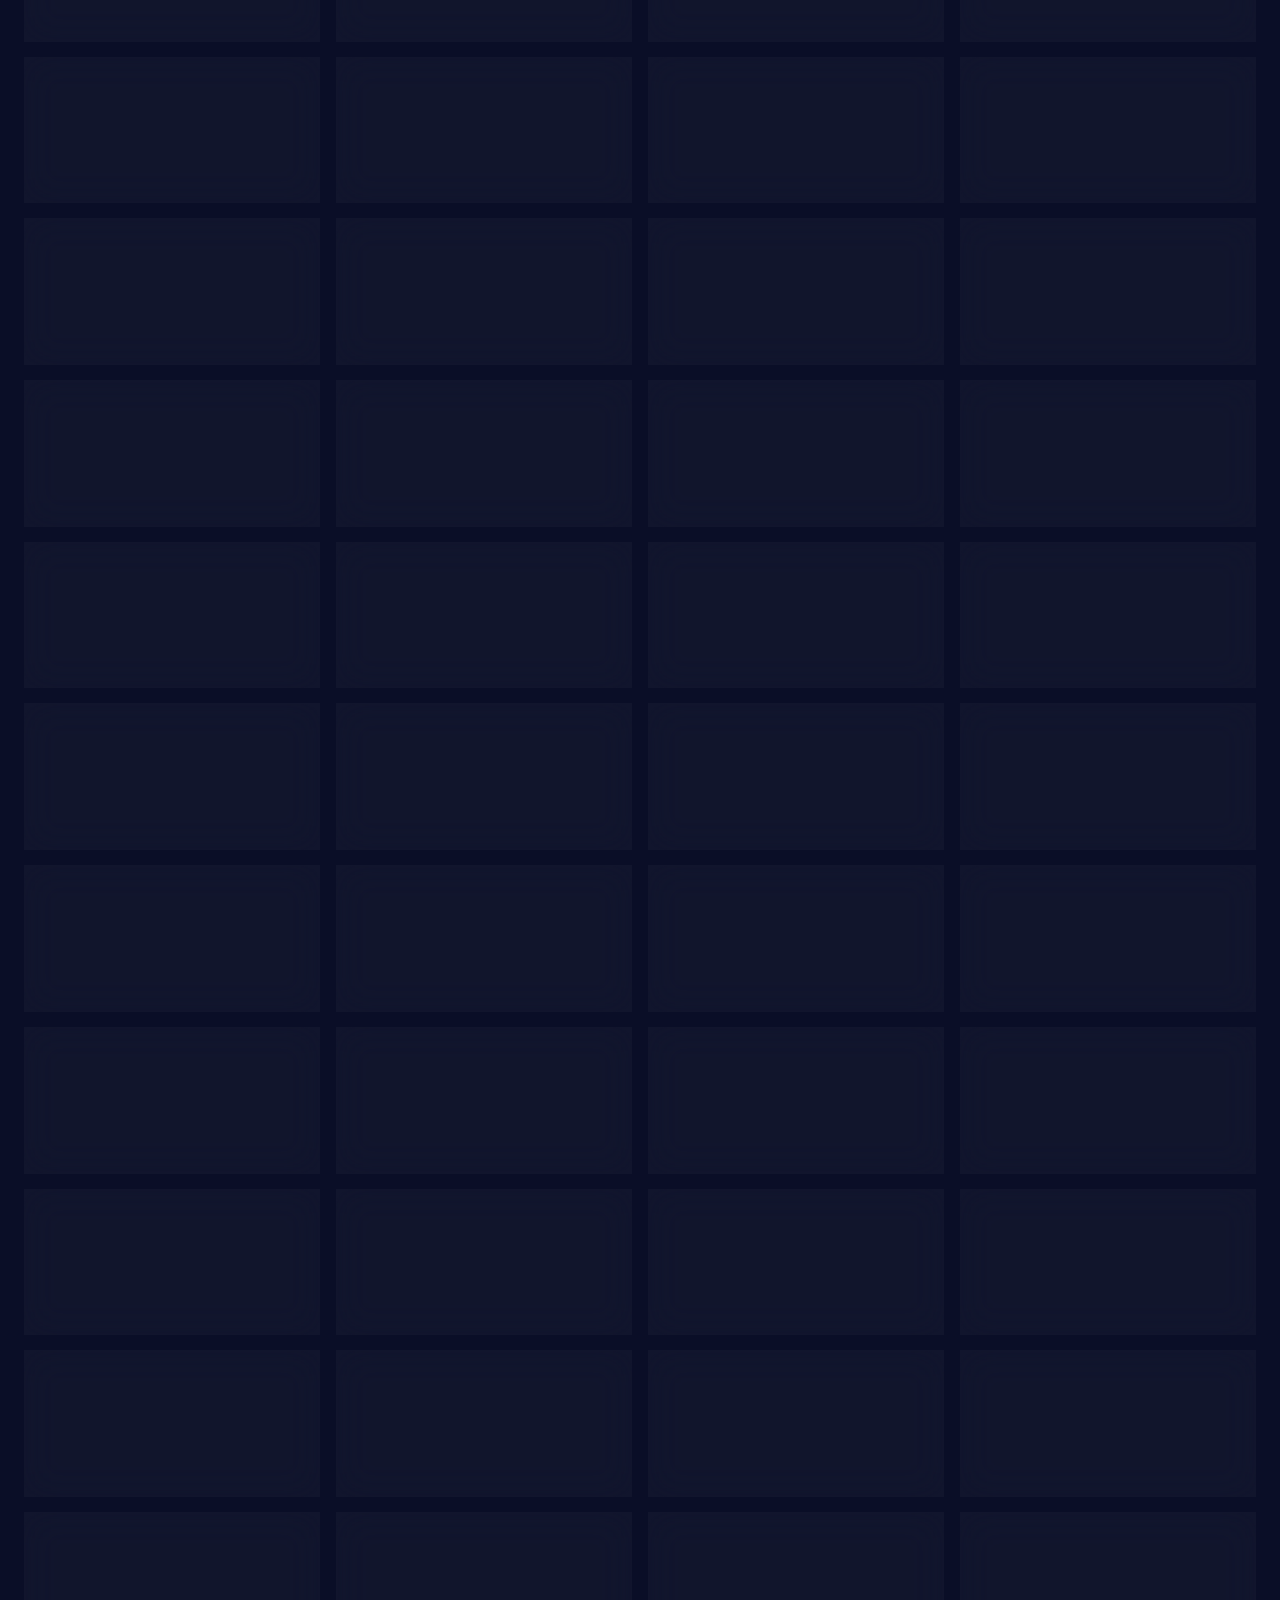
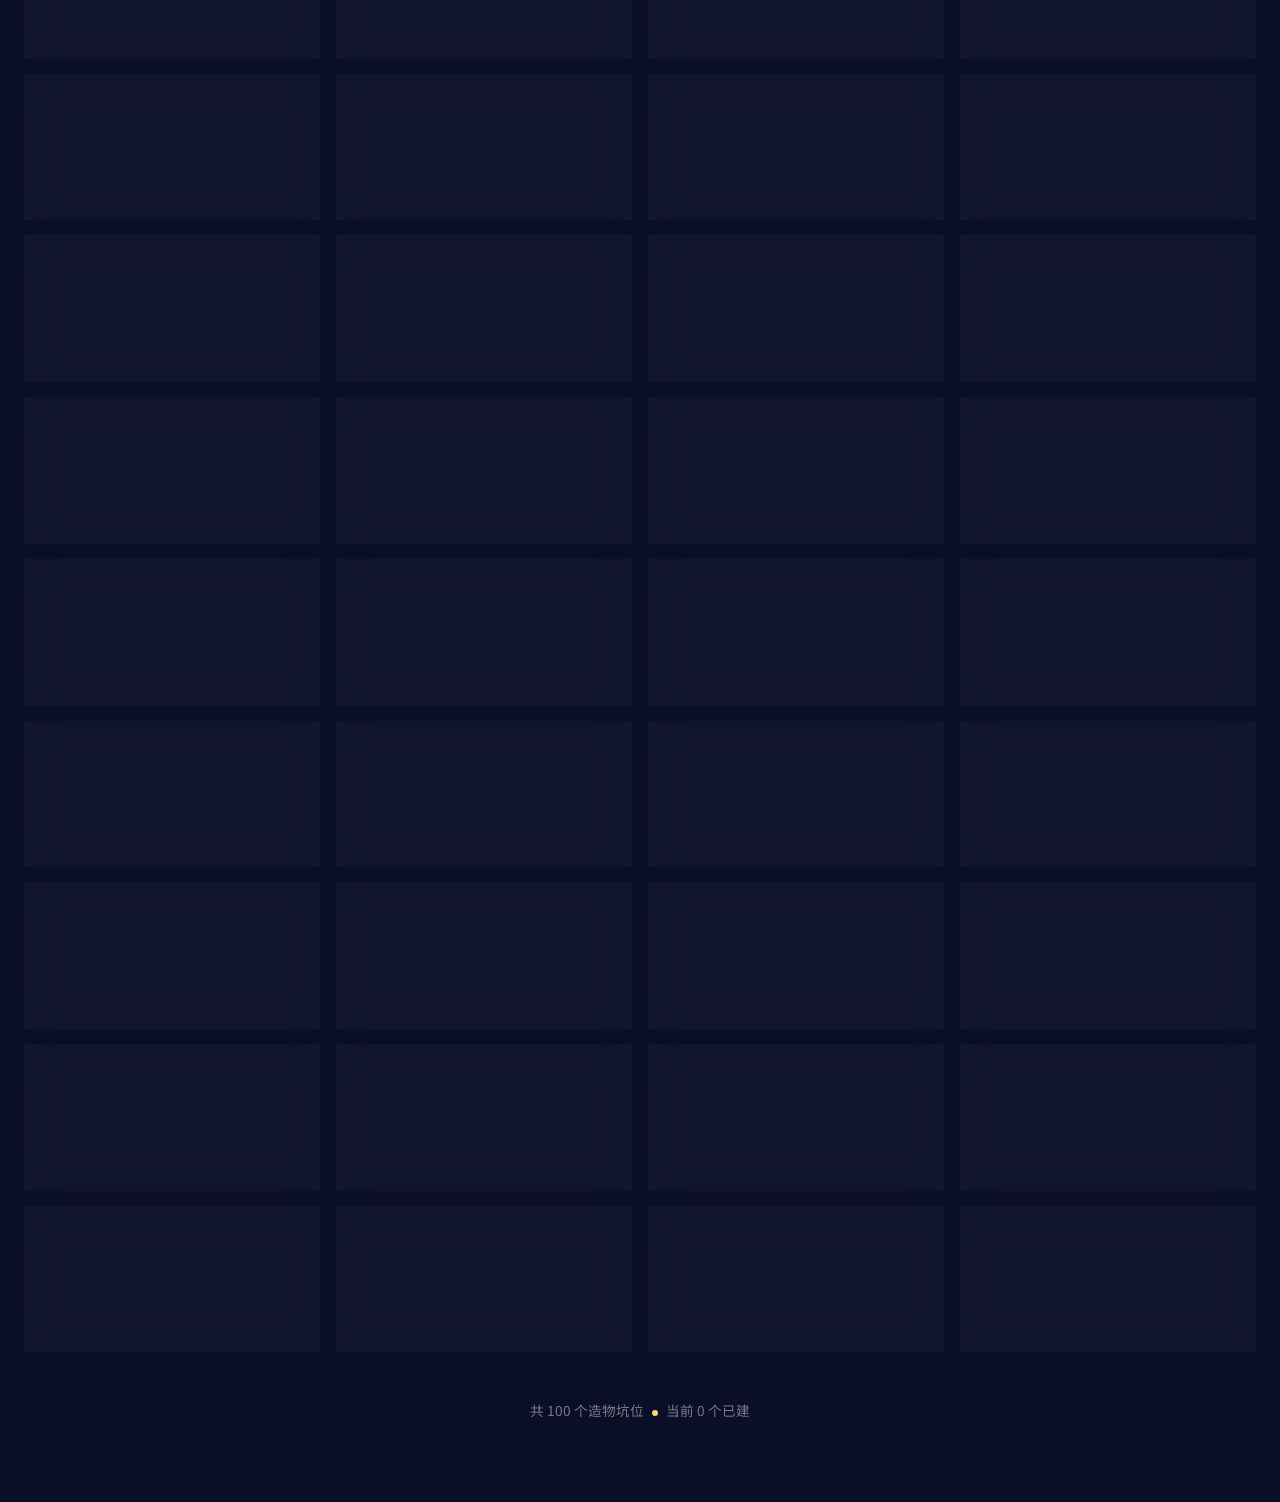
==== commit 43d69813: "chore: preserve historical creationplan code links unchanged" ====
--- a/repositories/index.html
+++ b/repositories/index.html
@@ -665,7 +665,7 @@
         title: '你的文本搭子',
         desc: '把复制来的内容整理成可以直接使用的文本',
         status: 'live', // ● 已建
-        href: '/creationplan/api/go?day=10&u=' + encodeURIComponent('https://loop-lulu.com/fixflow/word/')
+        href: '/creationplan/api/go?day=10&u=' + encodeURIComponent('https://im-niandoubao.com/fixflow/word/')
       },
       11: {
         title: '人生11人',
